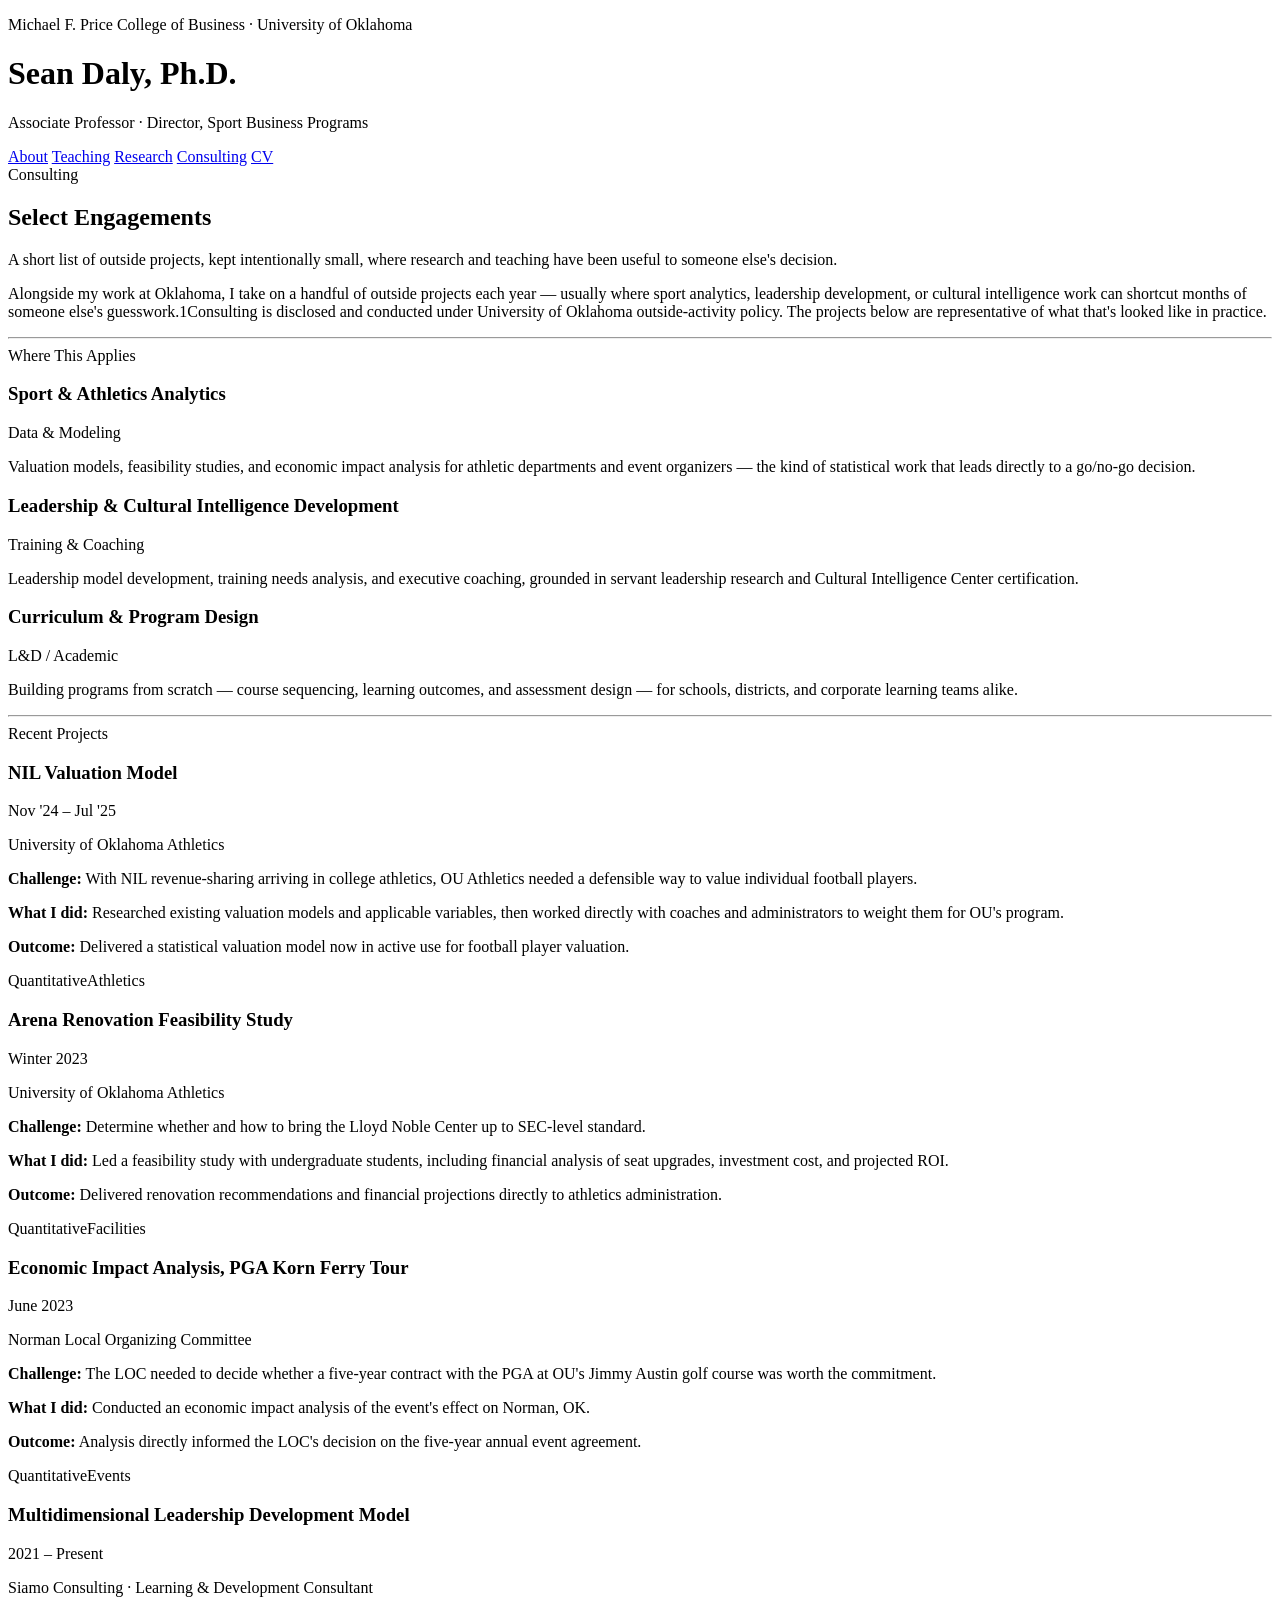
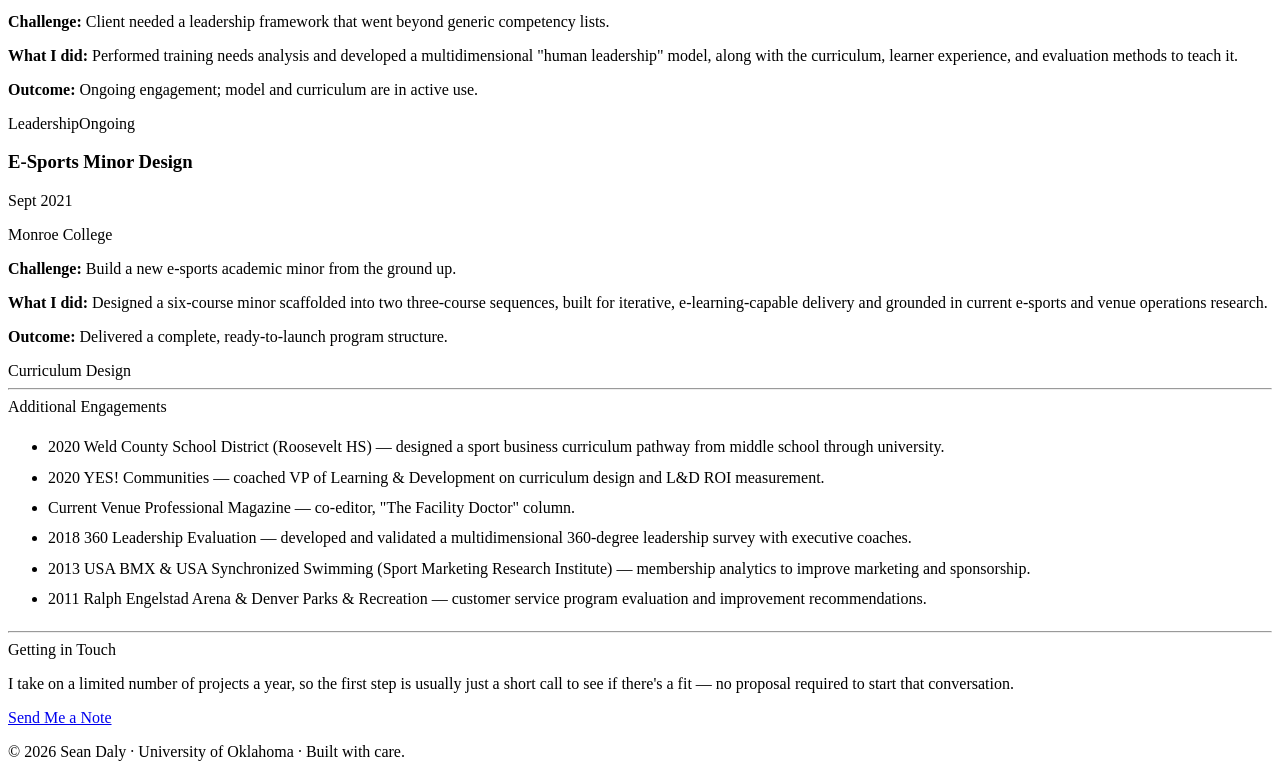
==== consulting.html @ 6b923420 "Add files via upload initial website content" ====
<!DOCTYPE html>
<html lang="en">
<head>
<meta charset="UTF-8">
<meta name="viewport" content="width=device-width, initial-scale=1.0">
<title>Consulting — Sean Daly, Ph.D.</title>
<link rel="stylesheet" href="css/style.css">
</head>
<body>

<header class="masthead">
  <p class="eyebrow">Michael F. Price College of Business &middot; University of Oklahoma</p>
  <h1>Sean Daly, Ph.D.</h1>
  <p class="subtitle">Associate Professor &middot; Director, Sport Business Programs</p>
  <nav class="contents" aria-label="Primary">
    <a href="index.html">About</a>
    <a href="teaching.html">Teaching</a>
    <a href="research.html">Research</a>
    <a href="consulting.html" aria-current="page">Consulting</a>
    <a href="cv.html">CV</a>
  </nav>
</header>

<main class="page">

  <div class="page-header">
    <span class="kicker">Consulting</span>
    <h2>Select Engagements</h2>
    <p class="dek">A short list of outside projects, kept intentionally small, where research and teaching have been useful to someone else's decision.</p>
  </div>

  <p class="lede">Alongside my work at Oklahoma, I take on a handful of outside projects each year — usually where sport analytics, leadership development, or cultural intelligence work can shortcut months of someone else's guesswork.<span class="sidenote-number" tabindex="0">1</span><span class="sidenote" data-number="1">Consulting is disclosed and conducted under University of Oklahoma outside-activity policy.</span> The projects below are representative of what that's looked like in practice.</p>

  <hr class="rule">

  <section aria-labelledby="services-heading">
    <span class="page-header kicker" id="services-heading" style="display:block;">Where This Applies</span>

    <div class="entry">
      <div class="entry-head">
        <h3>Sport &amp; Athletics Analytics</h3>
        <span class="entry-code">Data &amp; Modeling</span>
      </div>
      <p>Valuation models, feasibility studies, and economic impact analysis for athletic departments and event organizers — the kind of statistical work that leads directly to a go/no-go decision.</p>
    </div>

    <div class="entry">
      <div class="entry-head">
        <h3>Leadership &amp; Cultural Intelligence Development</h3>
        <span class="entry-code">Training &amp; Coaching</span>
      </div>
      <p>Leadership model development, training needs analysis, and executive coaching, grounded in servant leadership research and Cultural Intelligence Center certification.</p>
    </div>

    <div class="entry">
      <div class="entry-head">
        <h3>Curriculum &amp; Program Design</h3>
        <span class="entry-code">L&amp;D / Academic</span>
      </div>
      <p>Building programs from scratch — course sequencing, learning outcomes, and assessment design — for schools, districts, and corporate learning teams alike.</p>
    </div>
  </section>

  <hr class="rule">

  <section aria-labelledby="projects-heading">
    <span class="page-header kicker" id="projects-heading" style="display:block;">Recent Projects</span>

    <div class="entry">
      <div class="entry-head">
        <h3>NIL Valuation Model</h3>
        <span class="entry-code">Nov '24 &ndash; Jul '25</span>
      </div>
      <p class="entry-meta">University of Oklahoma Athletics</p>
      <p><strong>Challenge:</strong> With NIL revenue-sharing arriving in college athletics, OU Athletics needed a defensible way to value individual football players.</p>
      <p><strong>What I did:</strong> Researched existing valuation models and applicable variables, then worked directly with coaches and administrators to weight them for OU's program.</p>
      <p><strong>Outcome:</strong> Delivered a statistical valuation model now in active use for football player valuation.</p>
      <div class="tag-row"><span class="tag">Quantitative</span><span class="tag">Athletics</span></div>
    </div>

    <div class="entry">
      <div class="entry-head">
        <h3>Arena Renovation Feasibility Study</h3>
        <span class="entry-code">Winter 2023</span>
      </div>
      <p class="entry-meta">University of Oklahoma Athletics</p>
      <p><strong>Challenge:</strong> Determine whether and how to bring the Lloyd Noble Center up to SEC-level standard.</p>
      <p><strong>What I did:</strong> Led a feasibility study with undergraduate students, including financial analysis of seat upgrades, investment cost, and projected ROI.</p>
      <p><strong>Outcome:</strong> Delivered renovation recommendations and financial projections directly to athletics administration.</p>
      <div class="tag-row"><span class="tag">Quantitative</span><span class="tag">Facilities</span></div>
    </div>

    <div class="entry">
      <div class="entry-head">
        <h3>Economic Impact Analysis, PGA Korn Ferry Tour</h3>
        <span class="entry-code">June 2023</span>
      </div>
      <p class="entry-meta">Norman Local Organizing Committee</p>
      <p><strong>Challenge:</strong> The LOC needed to decide whether a five-year contract with the PGA at OU's Jimmy Austin golf course was worth the commitment.</p>
      <p><strong>What I did:</strong> Conducted an economic impact analysis of the event's effect on Norman, OK.</p>
      <p><strong>Outcome:</strong> Analysis directly informed the LOC's decision on the five-year annual event agreement.</p>
      <div class="tag-row"><span class="tag">Quantitative</span><span class="tag">Events</span></div>
    </div>

    <div class="entry">
      <div class="entry-head">
        <h3>Multidimensional Leadership Development Model</h3>
        <span class="entry-code">2021 &ndash; Present</span>
      </div>
      <p class="entry-meta">Siamo Consulting &middot; Learning &amp; Development Consultant</p>
      <p><strong>Challenge:</strong> Client needed a leadership framework that went beyond generic competency lists.</p>
      <p><strong>What I did:</strong> Performed training needs analysis and developed a multidimensional "human leadership" model, along with the curriculum, learner experience, and evaluation methods to teach it.</p>
      <p><strong>Outcome:</strong> Ongoing engagement; model and curriculum are in active use.</p>
      <div class="tag-row"><span class="tag">Leadership</span><span class="tag">Ongoing</span></div>
    </div>

    <div class="entry">
      <div class="entry-head">
        <h3>E-Sports Minor Design</h3>
        <span class="entry-code">Sept 2021</span>
      </div>
      <p class="entry-meta">Monroe College</p>
      <p><strong>Challenge:</strong> Build a new e-sports academic minor from the ground up.</p>
      <p><strong>What I did:</strong> Designed a six-course minor scaffolded into two three-course sequences, built for iterative, e-learning-capable delivery and grounded in current e-sports and venue operations research.</p>
      <p><strong>Outcome:</strong> Delivered a complete, ready-to-launch program structure.</p>
      <div class="tag-row"><span class="tag">Curriculum Design</span></div>
    </div>
  </section>

  <hr class="rule">

  <section aria-labelledby="more-heading">
    <span class="page-header kicker" id="more-heading" style="display:block;">Additional Engagements</span>
    <ul class="contact-list" style="line-height:1.9;">
      <li><span class="label">2020</span> Weld County School District (Roosevelt HS) &mdash; designed a sport business curriculum pathway from middle school through university.</li>
      <li><span class="label">2020</span> YES! Communities &mdash; coached VP of Learning &amp; Development on curriculum design and L&amp;D ROI measurement.</li>
      <li><span class="label">Current</span> Venue Professional Magazine &mdash; co-editor, "The Facility Doctor" column.</li>
      <li><span class="label">2018</span> 360 Leadership Evaluation &mdash; developed and validated a multidimensional 360-degree leadership survey with executive coaches.</li>
      <li><span class="label">2013</span> USA BMX &amp; USA Synchronized Swimming (Sport Marketing Research Institute) &mdash; membership analytics to improve marketing and sponsorship.</li>
      <li><span class="label">2011</span> Ralph Engelstad Arena &amp; Denver Parks &amp; Recreation &mdash; customer service program evaluation and improvement recommendations.</li>
    </ul>
  </section>

  <hr class="rule">

  <section aria-labelledby="engage-heading">
    <span class="page-header kicker" id="engage-heading" style="display:block;">Getting in Touch</span>
    <p>I take on a limited number of projects a year, so the first step is usually just a short call to see if there's a fit — no proposal required to start that conversation.</p>
    <a class="btn btn-outline" href="mailto:seanfdaly@ou.edu?subject=Consulting%20Inquiry">Send Me a Note</a>
  </section>

</main>

<footer class="colophon">
  <p>&copy; <span id="year"></span> Sean Daly &middot; University of Oklahoma &middot; Built with care.</p>
</footer>

<script>document.getElementById('year').textContent = new Date().getFullYear();</script>
</body>
</html>
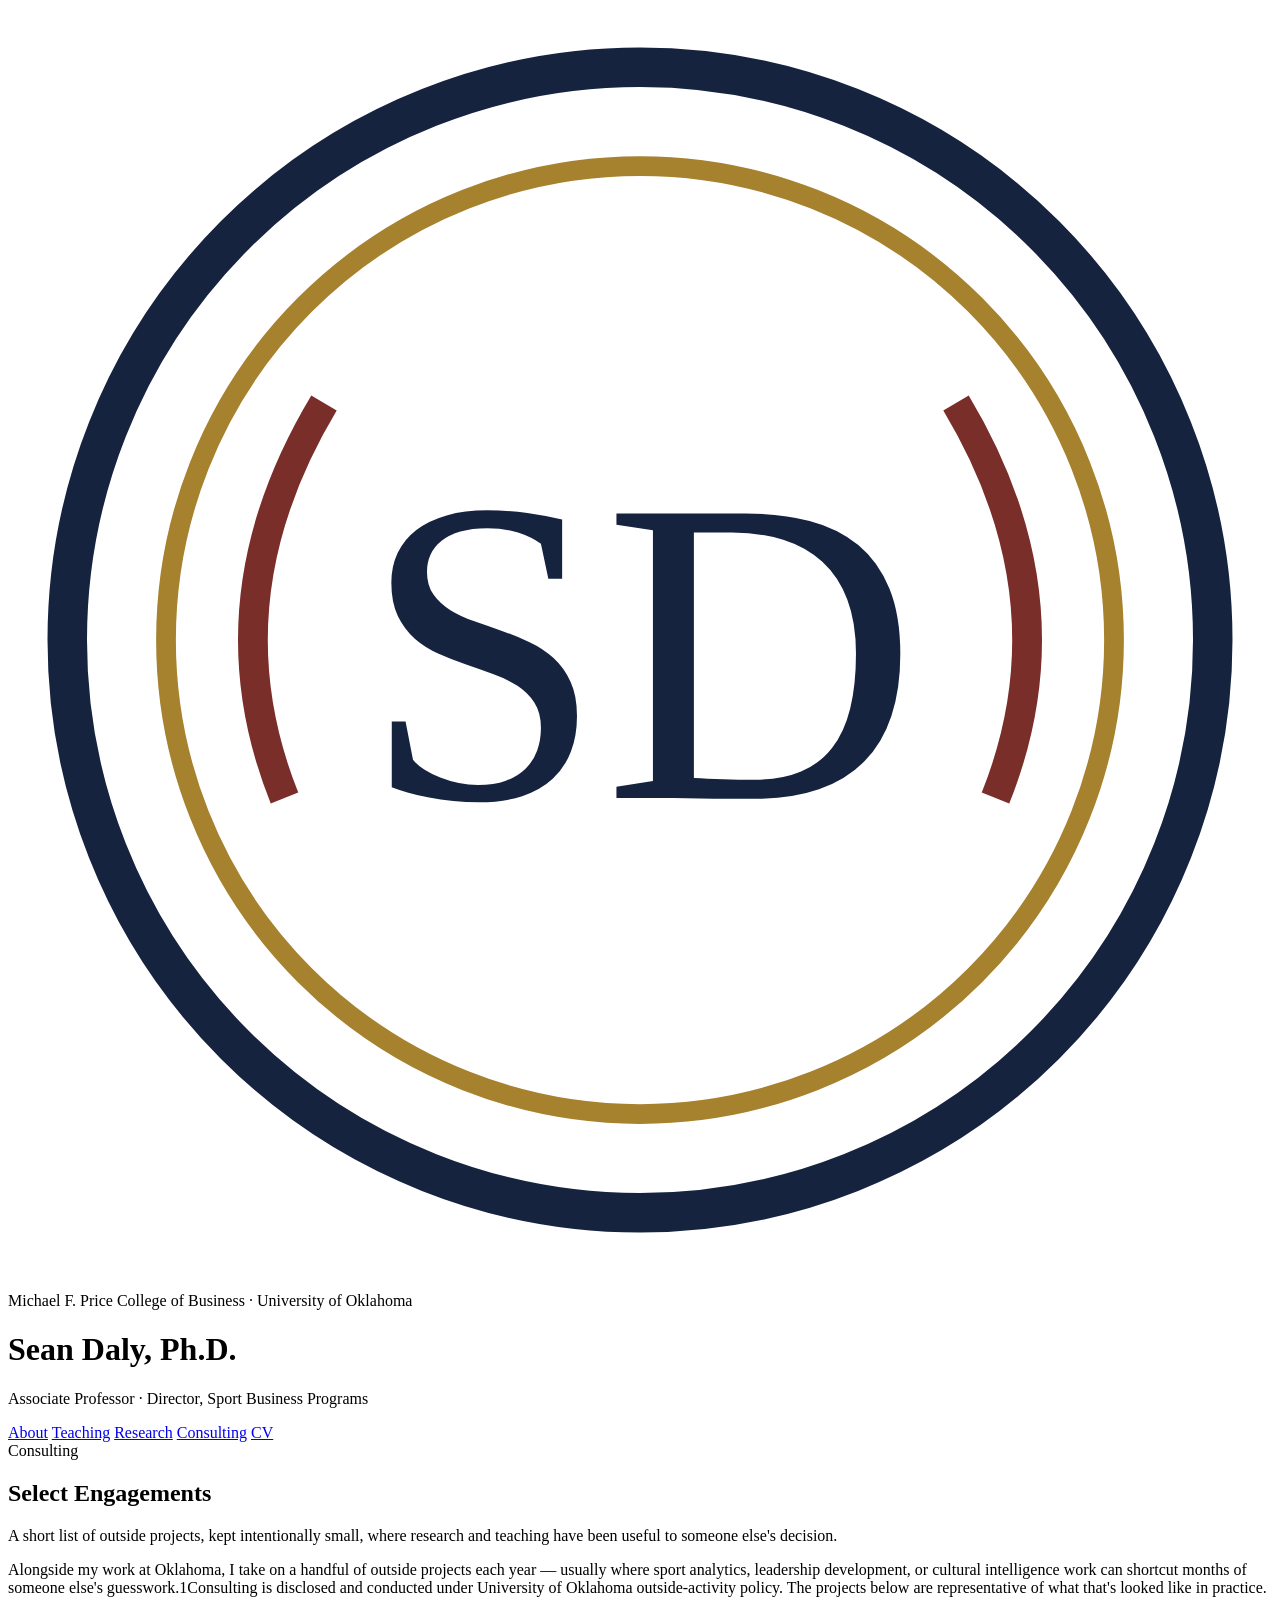
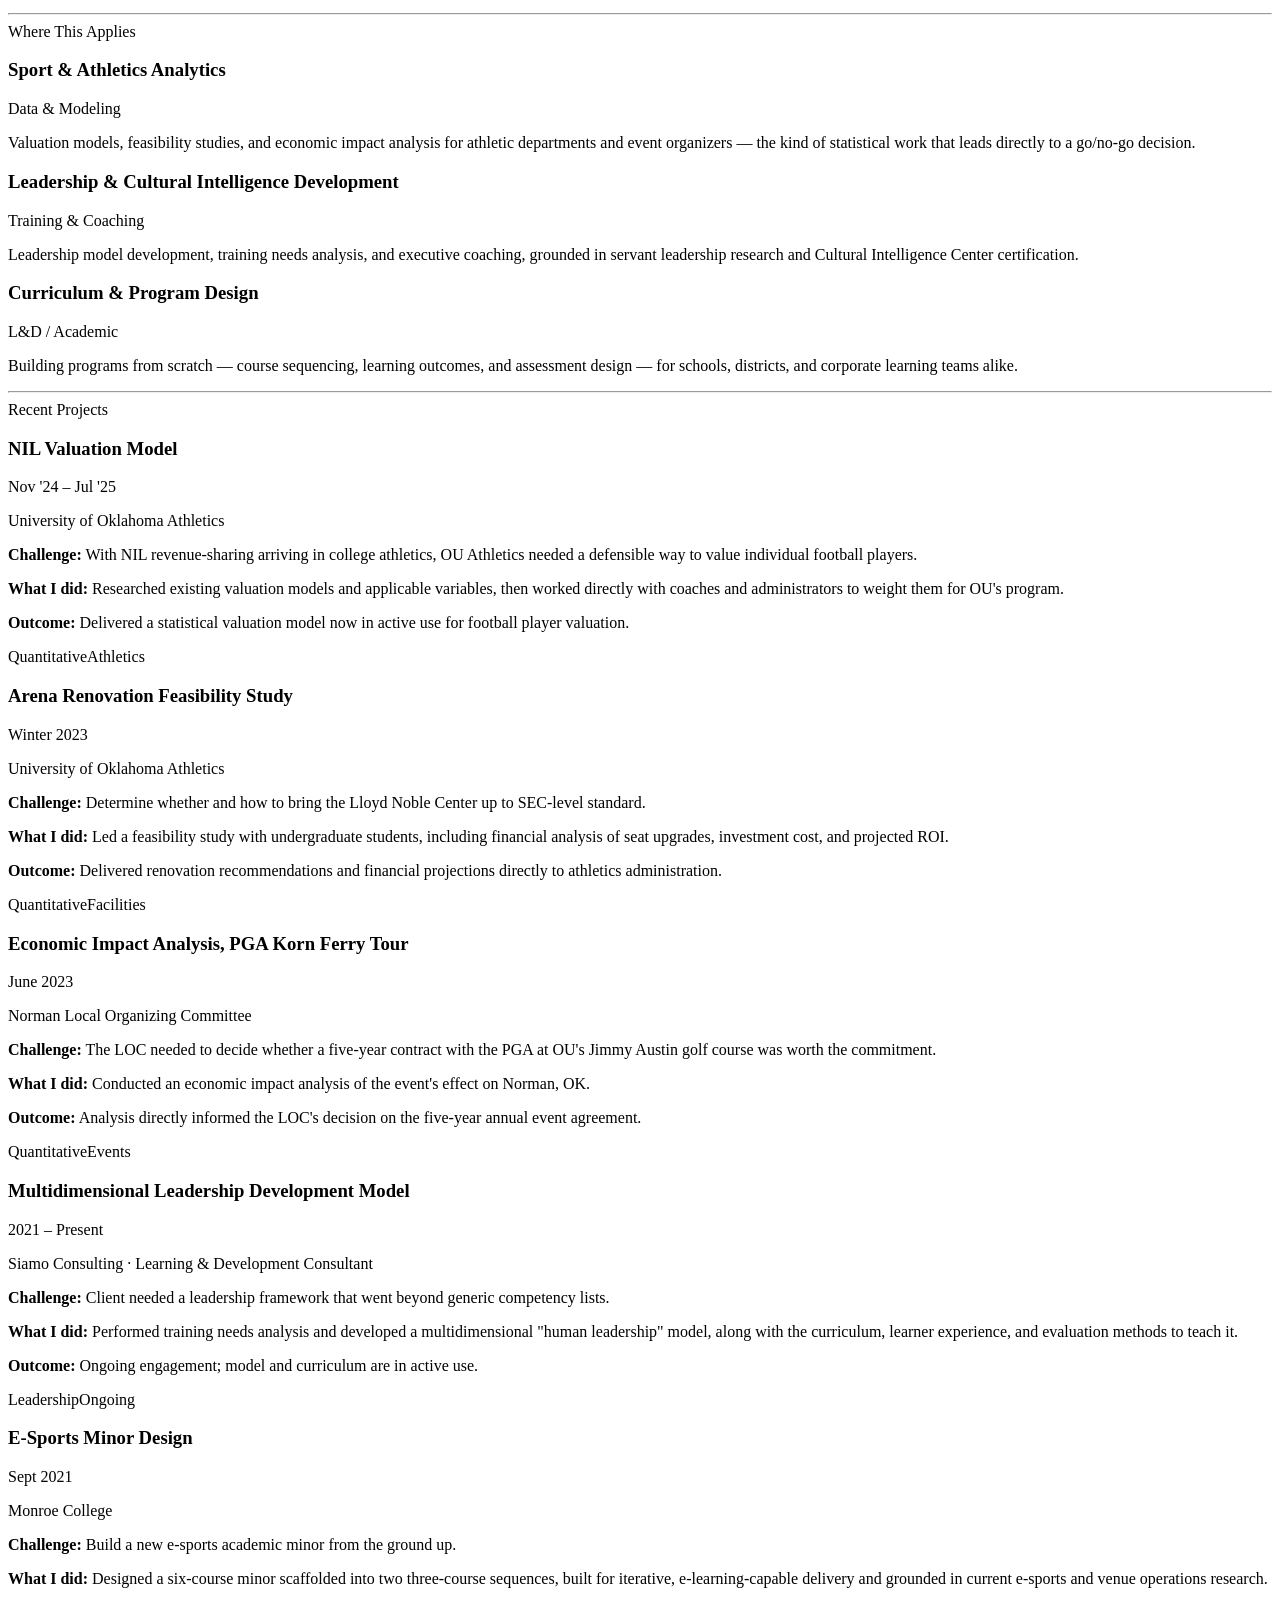
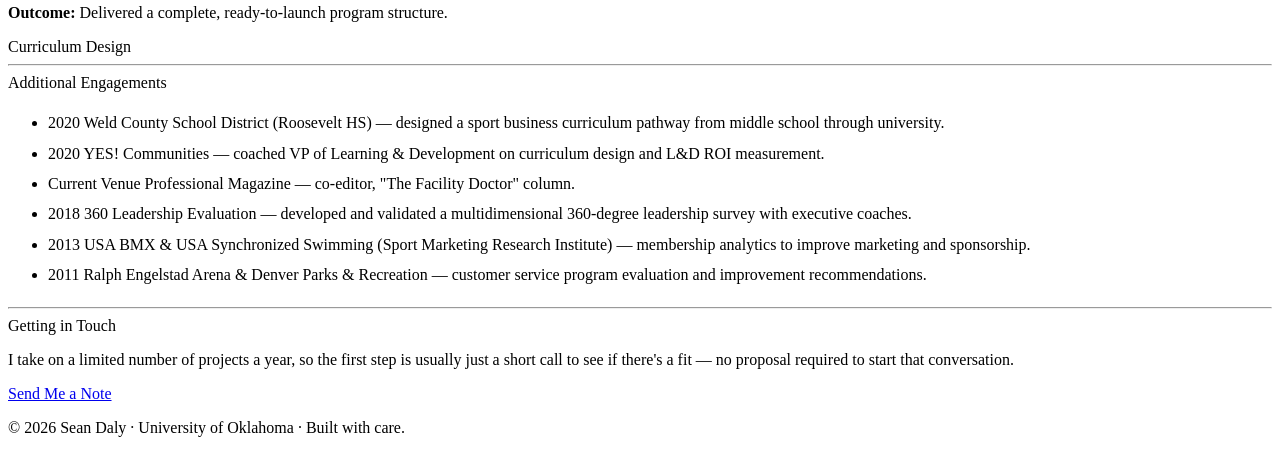
==== commit ac47752f: "Add files via upload updated design and content" ====
--- a/consulting.html
+++ b/consulting.html
@@ -9,6 +9,13 @@
 <body>
 
 <header class="masthead">
+  <svg class="crest" viewBox="0 0 64 64" xmlns="http://www.w3.org/2000/svg" role="img" aria-label="SD monogram crest">
+    <circle cx="32" cy="32" r="29" fill="none" stroke="#16233F" stroke-width="2"/>
+    <circle cx="32" cy="32" r="24" fill="none" stroke="#A6812E" stroke-width="1"/>
+    <path d="M14 40 Q10 30 16 20" fill="none" stroke="#7A2E2A" stroke-width="1.5"/>
+    <path d="M50 40 Q54 30 48 20" fill="none" stroke="#7A2E2A" stroke-width="1.5"/>
+    <text x="32" y="40" font-family="'Libre Caslon Display', Georgia, serif" font-size="22" fill="#16233F" text-anchor="middle">SD</text>
+  </svg>
   <p class="eyebrow">Michael F. Price College of Business &middot; University of Oklahoma</p>
   <h1>Sean Daly, Ph.D.</h1>
   <p class="subtitle">Associate Professor &middot; Director, Sport Business Programs</p>
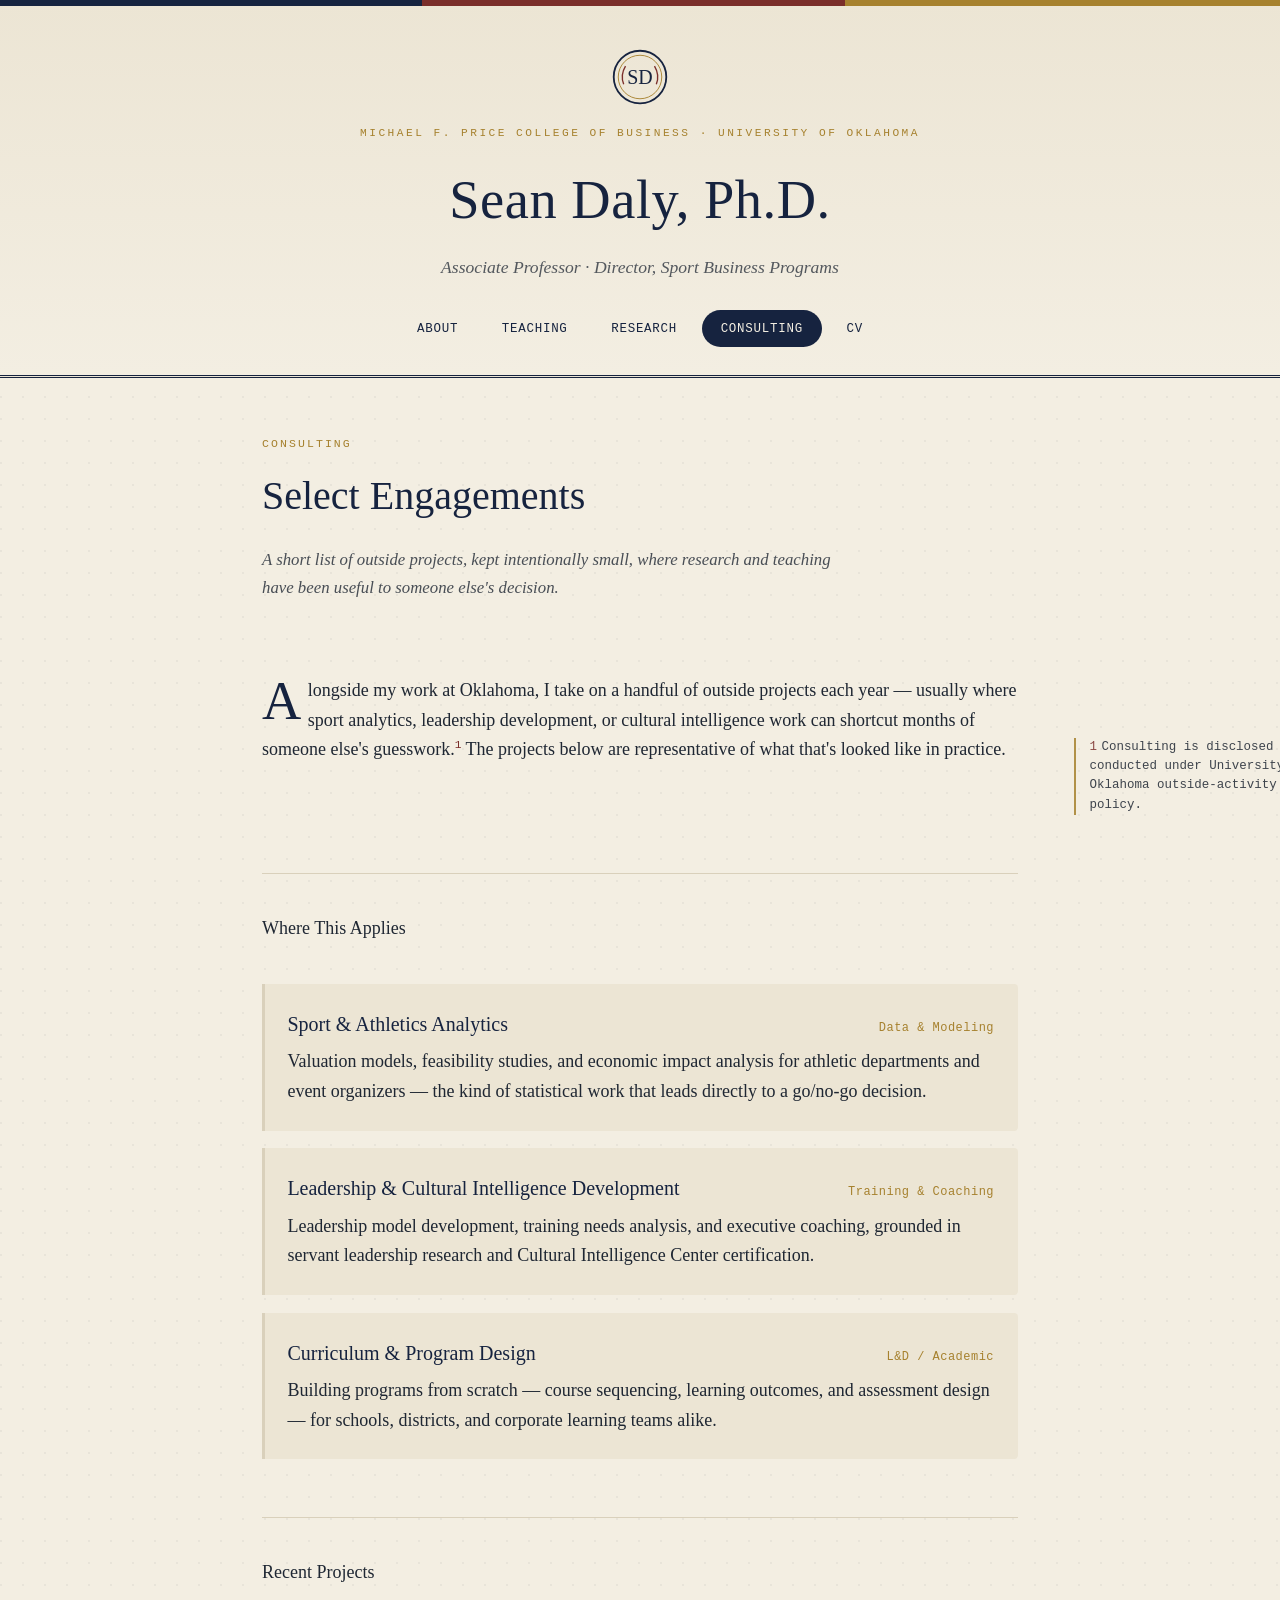
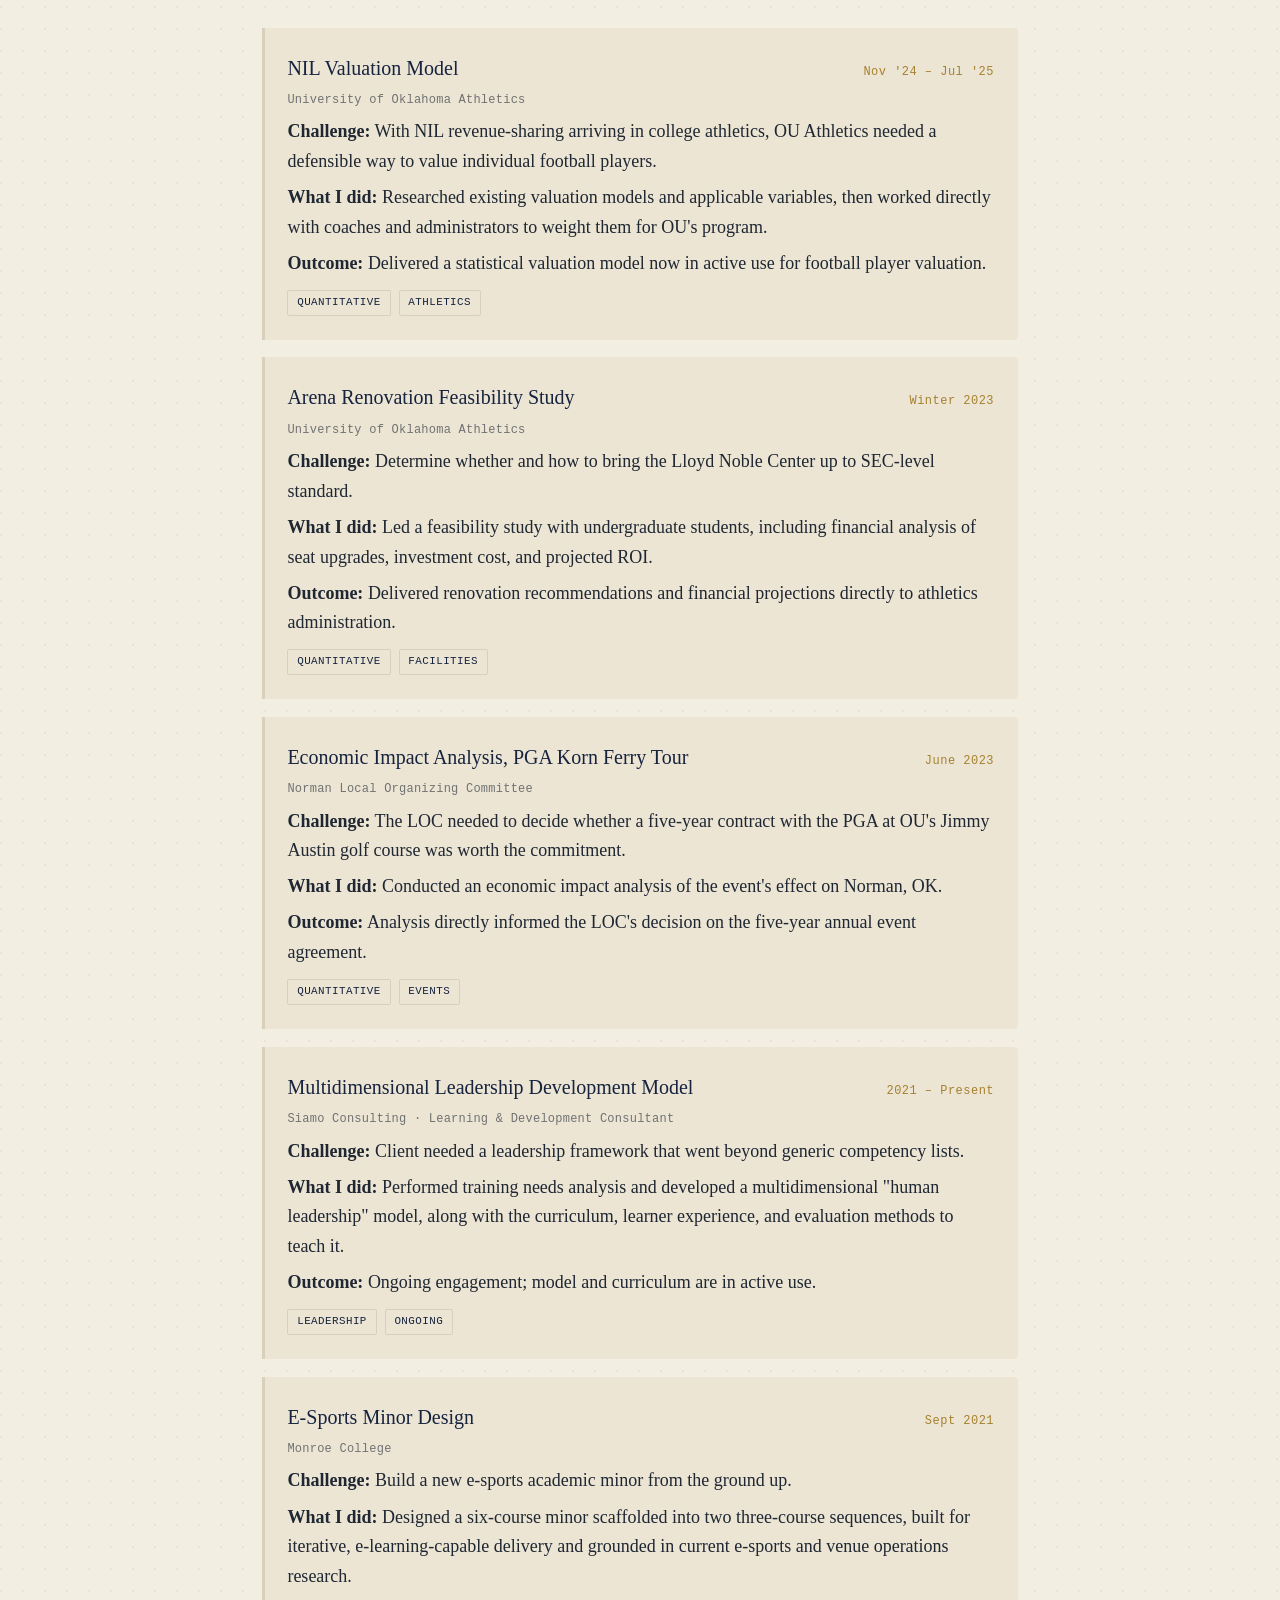
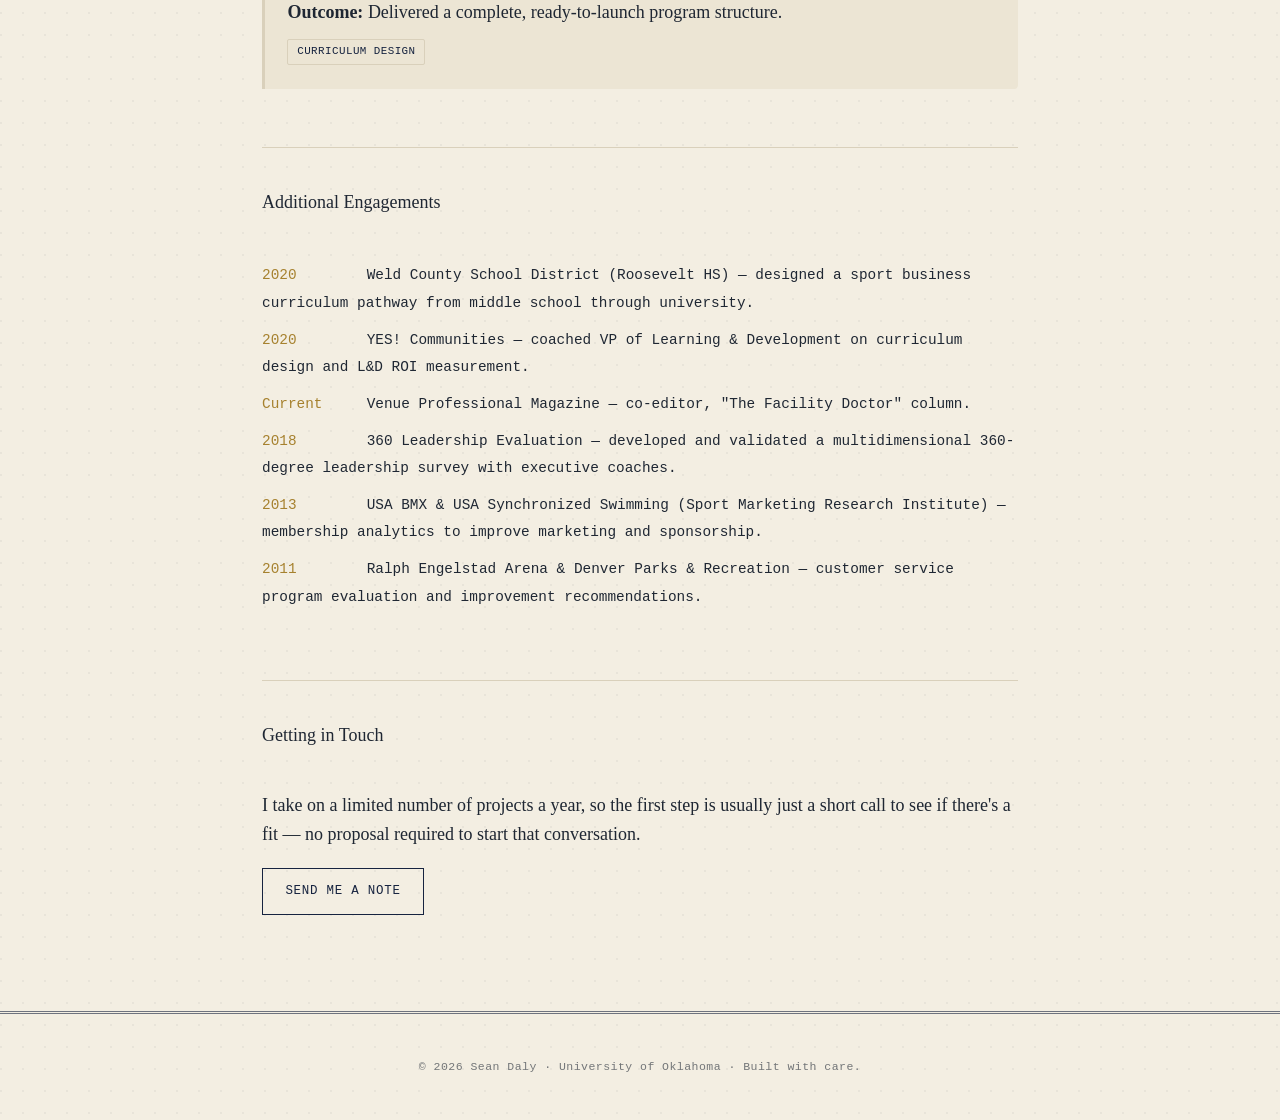
==== commit bf0e7c55: "Add files via upload" ====
--- a/consulting.html
+++ b/consulting.html
@@ -9,7 +9,7 @@
 <body>
 
 <header class="masthead">
-  <svg class="crest" viewBox="0 0 64 64" xmlns="http://www.w3.org/2000/svg" role="img" aria-label="SD monogram crest">
+  <svg class="crest" width="58" height="58" viewBox="0 0 64 64" xmlns="http://www.w3.org/2000/svg" role="img" aria-label="SD monogram crest">
     <circle cx="32" cy="32" r="29" fill="none" stroke="#16233F" stroke-width="2"/>
     <circle cx="32" cy="32" r="24" fill="none" stroke="#A6812E" stroke-width="1"/>
     <path d="M14 40 Q10 30 16 20" fill="none" stroke="#7A2E2A" stroke-width="1.5"/>
--- a/css/style.css
+++ b/css/style.css
@@ -0,0 +1,527 @@
+/* =========================================================
+   FACULTY SITE — DESIGN SYSTEM
+   Palette:  paper #F3EEE2 · ink #1F2733 · navy #16233F
+             oxblood #7A2E2A · brass #A6812E · rule #D9D0BB
+   Type:     Libre Caslon Display (headings) · Source Serif 4 (body)
+             IBM Plex Mono (labels, course codes, dates)
+   Signature: margin sidenotes — scholarly marginalia rendered
+              as a live layout device, not a footnote afterthought.
+   ========================================================= */
+
+@import url('https://fonts.googleapis.com/css2?family=Libre+Caslon+Display&family=Libre+Caslon+Text:ital@0;1&family=Source+Serif+4:ital,opsz,wght@0,8..60,400;0,8..60,600;1,8..60,400&family=IBM+Plex+Mono:wght@400;500&display=swap');
+
+:root {
+  --paper: #F3EEE2;
+  --paper-dim: #ECE5D4;
+  --ink: #1F2733;
+  --navy: #16233F;
+  --oxblood: #7A2E2A;
+  --brass: #A6812E;
+  --rule: #D9D0BB;
+  --rule-soft: #E4DCC7;
+
+  --display: 'Libre Caslon Display', Georgia, serif;
+  --text-italic: 'Libre Caslon Text', Georgia, serif;
+  --body: 'Source Serif 4', Georgia, serif;
+  --mono: 'IBM Plex Mono', 'Courier New', monospace;
+
+  --measure: 42em;
+  --page-max: 1180px;
+}
+
+* { box-sizing: border-box; }
+
+html { scroll-behavior: smooth; }
+
+body {
+  margin: 0;
+  background-color: var(--paper);
+  background-image:
+    radial-gradient(circle at 1px 1px, rgba(22,35,63,0.05) 1px, transparent 0);
+  background-size: 22px 22px;
+  color: var(--ink);
+  font-family: var(--body);
+  font-size: 18px;
+  line-height: 1.65;
+  -webkit-font-smoothing: antialiased;
+}
+
+::selection { background: var(--brass); color: var(--paper); }
+
+a {
+  color: var(--oxblood);
+  text-decoration-thickness: 1px;
+  text-underline-offset: 3px;
+}
+a:hover { color: var(--navy); }
+
+a:focus-visible,
+button:focus-visible,
+input:focus-visible {
+  outline: 2px solid var(--oxblood);
+  outline-offset: 3px;
+}
+
+@media (prefers-reduced-motion: reduce) {
+  html { scroll-behavior: auto; }
+  * { animation-duration: 0.01ms !important; transition-duration: 0.01ms !important; }
+}
+
+/* ---------- Masthead ---------- */
+
+.masthead {
+  position: relative;
+  border-bottom: 3px double var(--navy);
+  padding: 3rem 1.5rem 1.75rem;
+  text-align: center;
+  background: linear-gradient(var(--paper-dim), var(--paper));
+}
+
+.masthead::before {
+  content: "";
+  display: block;
+  position: absolute;
+  top: 0; left: 0; right: 0;
+  height: 6px;
+  background: linear-gradient(90deg, var(--navy) 0 33%, var(--oxblood) 33% 66%, var(--brass) 66% 100%);
+}
+
+.crest {
+  width: 58px;
+  height: 58px;
+  margin: 0 auto 1.1rem;
+  display: block;
+}
+
+.masthead .eyebrow {
+  font-family: var(--mono);
+  font-size: 0.7rem;
+  letter-spacing: 0.22em;
+  text-transform: uppercase;
+  color: var(--brass);
+  margin: 0 0 0.9rem;
+}
+
+.masthead h1 {
+  font-family: var(--display);
+  font-size: clamp(2.1rem, 5vw, 3.4rem);
+  font-weight: 400;
+  color: var(--navy);
+  margin: 0 0 0.4rem;
+  letter-spacing: 0.01em;
+}
+
+.masthead .subtitle {
+  font-family: var(--text-italic);
+  font-style: italic;
+  font-size: 1.1rem;
+  color: var(--ink);
+  opacity: 0.75;
+  margin: 0;
+}
+
+nav.contents {
+  display: flex;
+  justify-content: center;
+  flex-wrap: wrap;
+  gap: 0.4rem;
+  margin-top: 1.8rem;
+  font-family: var(--mono);
+  font-size: 0.78rem;
+  letter-spacing: 0.06em;
+  text-transform: uppercase;
+}
+
+nav.contents a {
+  color: var(--navy);
+  text-decoration: none;
+  padding: 0.45rem 1.1rem;
+  border-radius: 999px;
+  border: 1px solid transparent;
+  transition: background 0.15s ease, border-color 0.15s ease, color 0.15s ease;
+}
+nav.contents a:hover {
+  color: var(--oxblood);
+  border-color: var(--rule);
+}
+nav.contents a[aria-current="page"] {
+  color: var(--paper);
+  background: var(--navy);
+  font-weight: 500;
+}
+
+/* ---------- Page shell with margin column for sidenotes ---------- */
+
+.page {
+  max-width: var(--page-max);
+  margin: 0 auto;
+  padding: 3.5rem 1.5rem 6rem;
+  display: grid;
+  grid-template-columns: 1fr min(var(--measure), 100%) 1fr;
+}
+
+.page > * { grid-column: 2; }
+
+.page-header {
+  margin-bottom: 2.5rem;
+}
+
+.page-header .kicker {
+  font-family: var(--mono);
+  font-size: 0.72rem;
+  letter-spacing: 0.18em;
+  text-transform: uppercase;
+  color: var(--brass);
+  display: block;
+  margin-bottom: 0.6rem;
+}
+
+.page-header h2 {
+  font-family: var(--display);
+  font-weight: 400;
+  font-size: clamp(1.7rem, 4vw, 2.5rem);
+  color: var(--navy);
+  margin: 0 0 0.6rem;
+}
+
+.page-header .dek {
+  font-family: var(--text-italic);
+  font-style: italic;
+  color: var(--ink);
+  opacity: 0.8;
+  font-size: 1.05rem;
+  max-width: 34em;
+}
+
+hr.rule {
+  border: none;
+  border-top: 1px solid var(--rule);
+  margin: 2.5rem 0;
+}
+
+/* drop cap for the opening paragraph */
+p.lede::first-letter {
+  font-family: var(--display);
+  font-size: 3.4rem;
+  float: left;
+  line-height: 0.82;
+  padding-right: 0.12em;
+  padding-top: 0.05em;
+  color: var(--navy);
+}
+
+/* Homepage hero thesis — oversized mark behind the opening statement */
+.hero {
+  position: relative;
+  padding: 0.5rem 0 1rem;
+}
+
+.hero::before {
+  content: "\201C";
+  position: absolute;
+  top: -3.2rem;
+  left: -1.2rem;
+  font-family: var(--display);
+  font-size: 9rem;
+  color: var(--brass);
+  opacity: 0.16;
+  line-height: 1;
+  z-index: 0;
+  pointer-events: none;
+}
+
+.hero .lede {
+  position: relative;
+  z-index: 1;
+  font-size: 1.18rem;
+}
+
+@media (max-width: 640px) {
+  .hero::before { font-size: 6rem; top: -2.2rem; left: -0.4rem; }
+}
+
+/* ---------- Sidenotes (signature device) ---------- */
+
+.sidenote-number {
+  font-family: var(--mono);
+  font-size: 0.7rem;
+  vertical-align: super;
+  color: var(--oxblood);
+  cursor: default;
+}
+
+.sidenote {
+  float: right;
+  clear: right;
+  width: 15rem;
+  margin-right: -18.5rem;
+  margin-top: 0.15rem;
+  font-family: var(--mono);
+  font-size: 0.78rem;
+  line-height: 1.55;
+  color: var(--ink);
+  opacity: 0.85;
+  border-left: 2px solid var(--brass);
+  padding-left: 0.85rem;
+}
+
+.sidenote::before {
+  content: attr(data-number);
+  color: var(--oxblood);
+  margin-right: 0.35em;
+}
+
+/* Below the width where a true margin exists, sidenotes
+   become inline endnotes so nothing is ever lost. */
+@media (max-width: 1180px) {
+  .sidenote {
+    float: none;
+    width: auto;
+    margin: 0.9rem 0 1.2rem;
+    padding: 0.7rem 0.9rem;
+    background: var(--paper-dim);
+    border-left: 3px solid var(--brass);
+    border-radius: 0 3px 3px 0;
+  }
+}
+
+/* ---------- Cards (teaching / research listings) ---------- */
+
+.entry {
+  padding: 1.5rem 1.5rem 1.5rem 1.4rem;
+  margin-bottom: 1.1rem;
+  background: var(--paper-dim);
+  border-left: 3px solid var(--rule);
+  border-radius: 0 4px 4px 0;
+  transition: border-color 0.18s ease, transform 0.18s ease, box-shadow 0.18s ease;
+}
+.entry:hover {
+  border-left-color: var(--oxblood);
+  transform: translateX(2px);
+  box-shadow: 0 4px 14px rgba(22,35,63,0.08);
+}
+.entry:first-of-type { padding-top: 1.5rem; }
+
+.entry-head {
+  display: flex;
+  justify-content: space-between;
+  align-items: baseline;
+  gap: 1rem;
+  flex-wrap: wrap;
+}
+
+.entry-head h3 {
+  font-family: var(--display);
+  font-weight: 400;
+  font-size: 1.25rem;
+  color: var(--navy);
+  margin: 0;
+}
+
+.entry-code {
+  font-family: var(--mono);
+  font-size: 0.75rem;
+  color: var(--brass);
+  white-space: nowrap;
+  letter-spacing: 0.04em;
+}
+
+.entry-meta {
+  font-family: var(--mono);
+  font-size: 0.75rem;
+  color: var(--ink);
+  opacity: 0.6;
+  margin: 0.3rem 0 0.7rem;
+  letter-spacing: 0.02em;
+}
+
+.entry p { margin: 0.4rem 0 0; }
+
+.tag-row {
+  margin-top: 0.7rem;
+  display: flex;
+  gap: 0.5rem;
+  flex-wrap: wrap;
+}
+
+.tag {
+  font-family: var(--mono);
+  font-size: 0.68rem;
+  letter-spacing: 0.04em;
+  text-transform: uppercase;
+  color: var(--navy);
+  border: 1px solid var(--rule);
+  padding: 0.2rem 0.55rem;
+  border-radius: 2px;
+}
+
+/* ---------- Pillars (about page — three practices) ---------- */
+
+.pillars {
+  display: grid;
+  grid-template-columns: repeat(3, 1fr);
+  gap: 1.75rem;
+  margin: 2.5rem 0;
+}
+
+.pillar {
+  background: var(--paper-dim);
+  border-top: 3px solid var(--navy);
+  border-radius: 0 0 4px 4px;
+  padding: 1.6rem 1.4rem 1.5rem;
+  box-shadow: 0 2px 10px rgba(22,35,63,0.05);
+  transition: transform 0.18s ease, box-shadow 0.18s ease;
+}
+.pillar:hover {
+  transform: translateY(-3px);
+  box-shadow: 0 10px 22px rgba(22,35,63,0.1);
+}
+.pillar:nth-child(2) { border-top-color: var(--oxblood); }
+.pillar:nth-child(3) { border-top-color: var(--brass); }
+
+.pillar .medallion {
+  width: 40px;
+  height: 40px;
+  border-radius: 50%;
+  display: flex;
+  align-items: center;
+  justify-content: center;
+  margin-bottom: 0.9rem;
+  background: var(--navy);
+  color: var(--paper);
+  font-family: var(--display);
+  font-size: 1.05rem;
+}
+.pillar:nth-child(2) .medallion { background: var(--oxblood); }
+.pillar:nth-child(3) .medallion { background: var(--brass); }
+
+.pillar h3 {
+  font-family: var(--display);
+  font-weight: 400;
+  font-size: 1.2rem;
+  color: var(--navy);
+  margin: 0 0 0.5rem;
+}
+
+.pillar p {
+  font-size: 0.96rem;
+  margin: 0;
+}
+
+@media (max-width: 700px) {
+  .pillars { grid-template-columns: 1fr; }
+}
+
+/* ---------- CV table blocks ---------- */
+
+.cv-block { margin-bottom: 2.2rem; }
+
+.cv-block h3 {
+  font-family: var(--mono);
+  font-size: 0.85rem;
+  letter-spacing: 0.1em;
+  text-transform: uppercase;
+  color: var(--paper);
+  background: var(--oxblood);
+  display: inline-block;
+  padding: 0.35rem 0.9rem;
+  border-radius: 2px;
+  margin-bottom: 1.2rem;
+}
+
+.cv-block .cv-rows {
+  position: relative;
+  padding-left: 1.6rem;
+  border-left: 2px solid var(--rule);
+}
+
+.cv-row {
+  position: relative;
+  display: grid;
+  grid-template-columns: 8rem 1fr;
+  gap: 1rem;
+  padding: 0.55rem 0 0.55rem 1rem;
+  font-size: 0.98rem;
+}
+
+.cv-row::before {
+  content: "";
+  position: absolute;
+  left: -1.7rem;
+  top: 1rem;
+  width: 9px;
+  height: 9px;
+  border-radius: 50%;
+  background: var(--brass);
+  border: 2px solid var(--paper);
+  box-shadow: 0 0 0 1px var(--rule);
+}
+
+.cv-row .when {
+  font-family: var(--mono);
+  font-size: 0.78rem;
+  color: var(--ink);
+  opacity: 0.6;
+  padding-top: 0.15rem;
+}
+
+.cv-row .what strong { color: var(--navy); }
+.cv-row .what span.detail {
+  display: block;
+  font-size: 0.88rem;
+  opacity: 0.75;
+}
+
+/* ---------- Buttons / CTA ---------- */
+
+.btn {
+  display: inline-block;
+  font-family: var(--mono);
+  font-size: 0.78rem;
+  letter-spacing: 0.06em;
+  text-transform: uppercase;
+  text-decoration: none;
+  color: var(--paper);
+  background: var(--navy);
+  padding: 0.75rem 1.4rem;
+  border: 1px solid var(--navy);
+  transition: background 0.15s ease, color 0.15s ease;
+}
+.btn:hover { background: var(--oxblood); border-color: var(--oxblood); color: var(--paper); }
+
+.btn-outline {
+  background: transparent;
+  color: var(--navy);
+}
+.btn-outline:hover { background: var(--navy); color: var(--paper); }
+
+/* ---------- Footer ---------- */
+
+footer.colophon {
+  border-top: 3px double var(--navy);
+  padding: 2rem 1.5rem;
+  text-align: center;
+  font-family: var(--mono);
+  font-size: 0.72rem;
+  letter-spacing: 0.04em;
+  color: var(--ink);
+  opacity: 0.6;
+}
+
+footer.colophon a { color: var(--ink); }
+
+/* ---------- Utility ---------- */
+
+.contact-list {
+  list-style: none;
+  padding: 0;
+  margin: 1.5rem 0;
+  font-family: var(--mono);
+  font-size: 0.9rem;
+}
+.contact-list li { padding: 0.3rem 0; }
+.contact-list .label {
+  color: var(--brass);
+  display: inline-block;
+  width: 6rem;
+}
